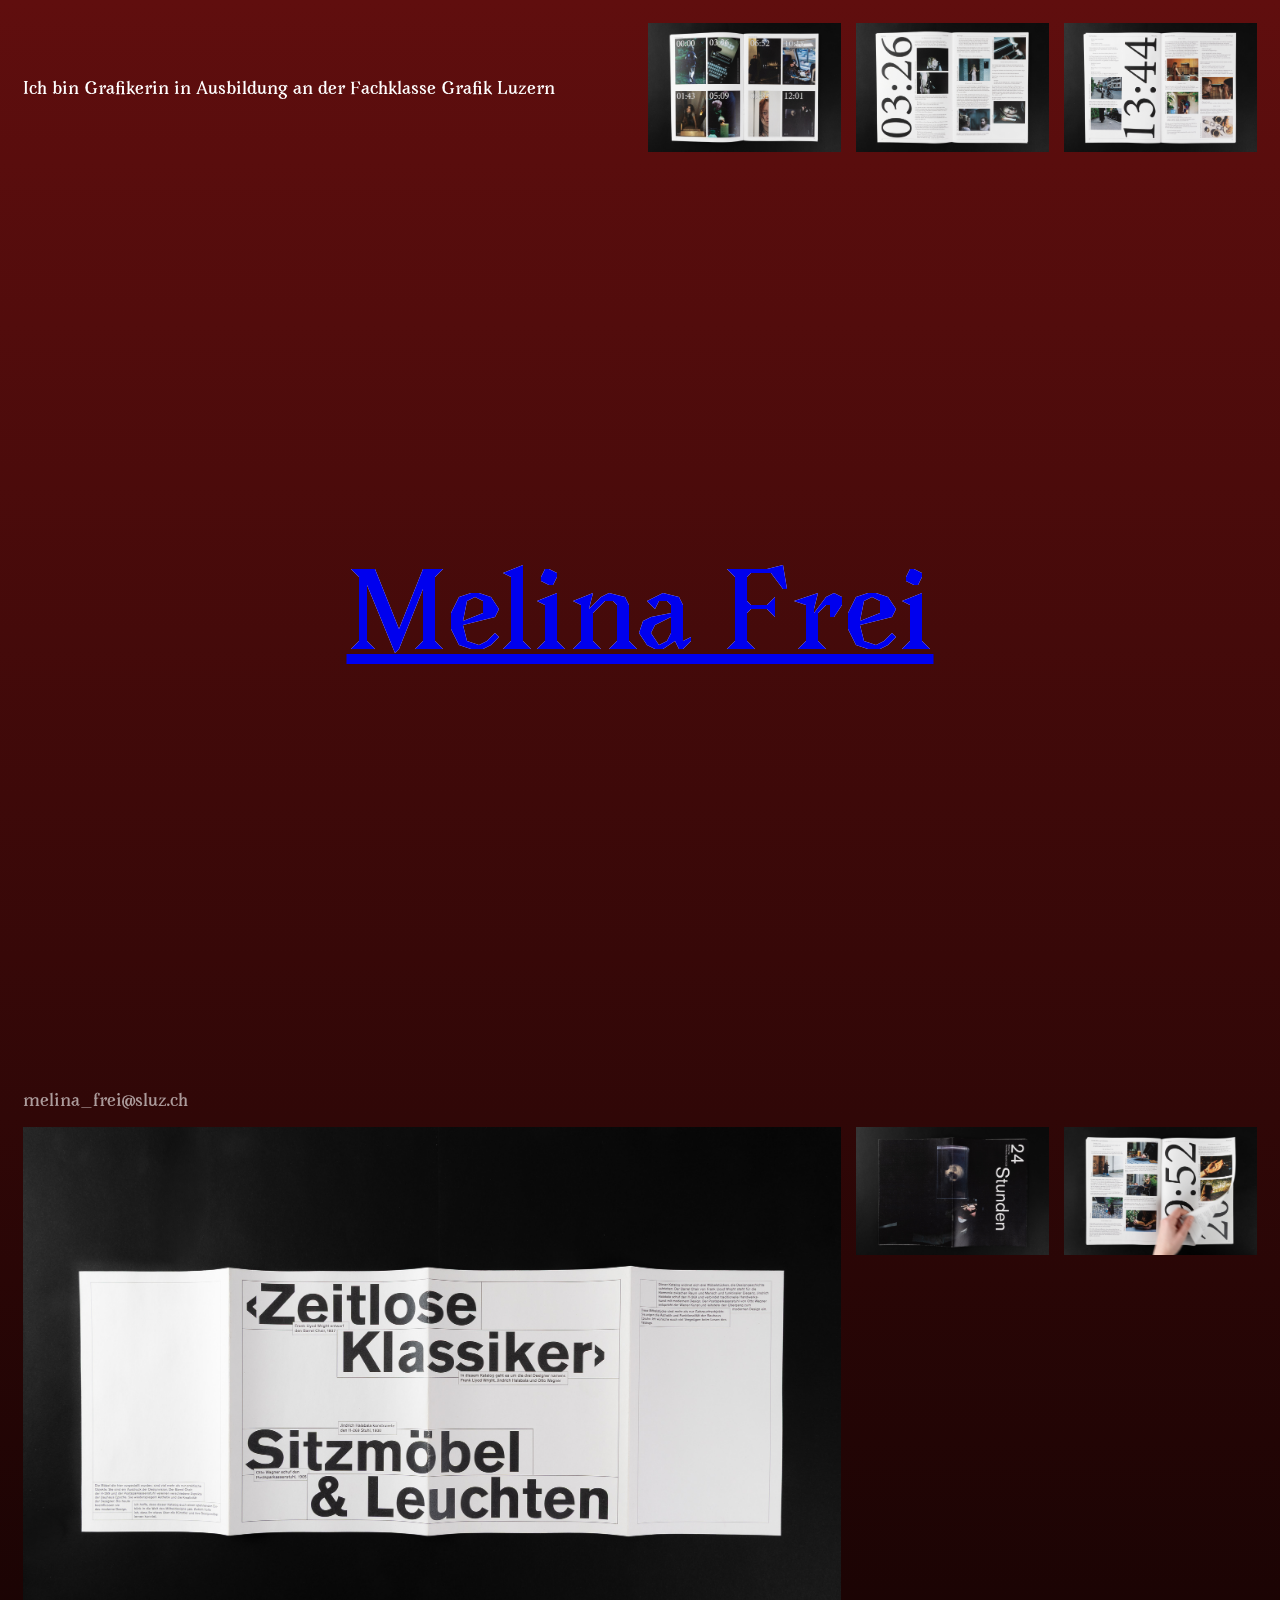
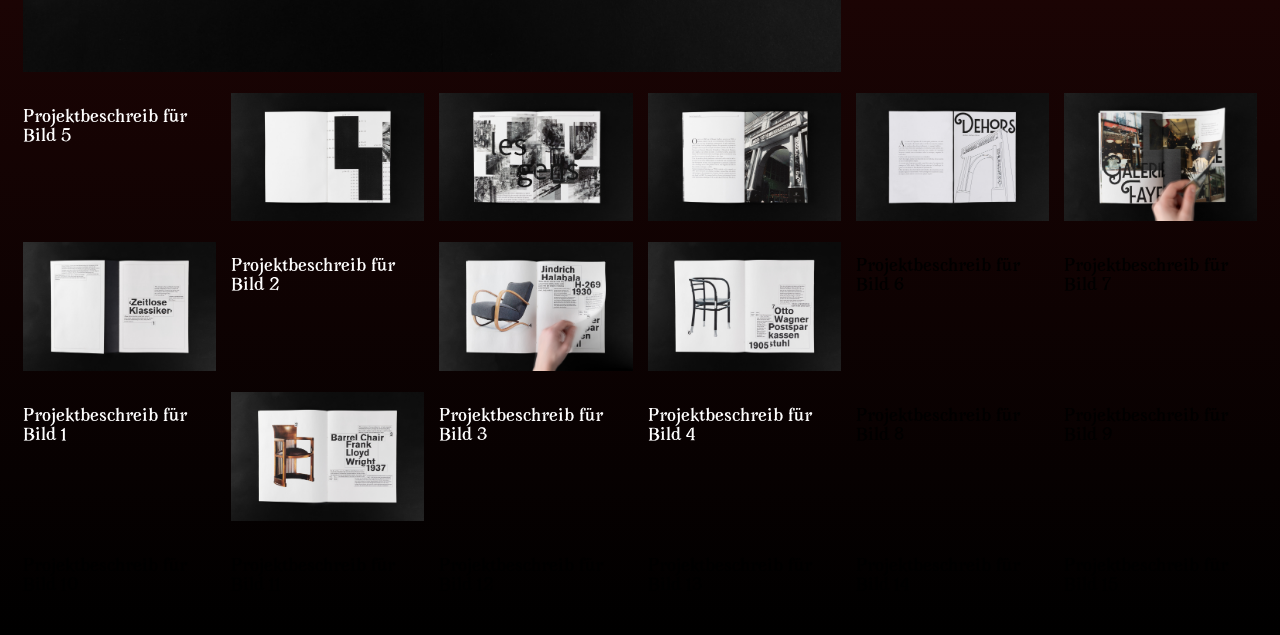
==== index_v6.html @ 3667b298 "Ferienversuch" ====
<!DOCTYPE html>
<html lang="de">

  <head>
    <meta charset="UTF-8" />
    <meta name="viewport" content="width=device-width, initial-scale=1.0" />
    <meta name="author" content="Melina Frei" />
    <meta name="description" content="Ich bin Grafikerin in Ausbildung an der Fachklasse Grafik"/>
    <link rel="stylesheet" href="style_v6.css" />
    <title>Melina Frei</title>
  </head>

  <!-- ----------------------- head ----------------------- -->
  
  <body>
    <div class="grid-container">

      <div class="name">
        <h1>Melina Frei</h1>
        <a class="email" href="mailto:melina_frei@sluz.ch">
          melina_frei@sluz.ch
        </a>
      </div>

      <div class="bio">
      <p>Ich bin Grafikerin in Ausbildung an der Fachklasse Grafik Luzern</p>
      </div>

      <div class="name">
        <h1><a href="mailto:melina_frei@sluz.ch">Melina Frei</a></h1>
      </div>

      <div class="image-1">
        <img src="data/Frei_Melina_Layout1-1.jpg"/>
      </div>

      <div class="image-2">
        <img src="data/Frei_Melina_Layout1-2.jpg" />
      </div>

      <div class="image-3">
        <img src="data/Frei_Melina_Layout1-5.jpg" />
      </div>

      <div class="image-4">
        <img src="data/Frei_Melina_Layout1-3.jpg" />
      </div>

      <div class="image-5">
        <img src="data/Frei_Melina_Layout1-4.jpg" />
      </div>

      <div class="image-6">
        <img src="data/Frei_Melina_Layout2-1.jpg" />
      </div>

      <div class="image-7">
        <img src="data/Frei_Melina_Layout2-2.jpg" />
      </div>

      <div class="image-8">
        <img src="data/Frei_Melina_Layout2-3.jpg" />
      </div>

      <div class="image-9">
        <img src="data/Frei_Melina_Layout2-4.jpg" />
      </div>

      <div class="image-10">
        <img src="data/Frei_Melina_Layout2-5.jpg" />
      </div>

      <div class="image-11">
        <img src="data/Frei_Melina_Layout4Paris-1.jpg" />
      </div>

      <div class="image-12">
        <img src="data/Frei_Melina_Layout4Paris-2.jpg" />
      </div>

      <div class="image-13">
        <img src="data/Frei_Melina_Layout4Paris-3.jpg" />
      </div>

      <div class="image-14">
        <img src="data/Frei_Melina_Layout4Paris-4.jpg" />
      </div>

      <div class="image-15">
        <img src="data/Frei_Melina_Layout4Paris-5.jpg" />
      </div>

<!--  ----------------------- bild -----------------------  -->

      <div class="text-1">
        <p>Projektbeschreib für Bild 1</p>
      </div>

      <div class="text-2">
        <p>Projektbeschreib für Bild 2</p>
      </div>

      <div class="text-3">
        <p>Projektbeschreib für Bild 3</p>
      </div>

      <div class="text-4">
        <p>Projektbeschreib für Bild 4</p>
      </div>

      <div class="text-5">
        <p>Projektbeschreib für Bild 5</p>
      </div>

      <div class="text-6">
        <p>Projektbeschreib für Bild 6</p>
      </div>

      <div class="text-7">
        <p>Projektbeschreib für Bild 7</p>
      </div>

      <div class="text-8">
        <p>Projektbeschreib für Bild 8</p>
      </div>

      <div class="text-9">
        <p>Projektbeschreib für Bild 9</p>
      </div>

      <div class="text-10">
        <p>Projektbeschreib für Bild 10</p>
      </div>

      <div class="text-11">
        <p>Projektbeschreib für Bild 11</p>
      </div>

      <div class="text-12">
        <p>Projektbeschreib für Bild 12</p>
      </div>

      <div class="text-13">
        <p>Projektbeschreib für Bild 13</p>
      </div>

      <div class="text-14">
        <p>Projektbeschreib für Bild 14</p>
      </div>

      <div class="text-15">
        <p>Projektbeschreib für Bild 15</p>
      </div>

 <!--  ----------------------- text -----------------------  -->

      <!-- ACHTUNG HIER ENDET UNSER GRID CONTAIENR -->
    </div>
  
  
  
  
  
  
  
  
  
  
  
    <!-- ACHTUNG ALLER INHALT MUSS VOR DIESER LINIE REIN -->
  </body>
  
</html>
---- style_v6.css ----
@font-face {
    font-family: "Avara-Bold";
    src: url("fonts/Avara-Bold.woff2") format("woff2");
}

body{
    background: #600E0E;
    background: linear-gradient(180deg, rgba(96, 14, 14, 1) 0%, rgba(0, 0, 0, 1) 100%);
    font-family: "Avara-Bold", serif;
}

img {
    max-width: 100%;
    height: auto; 
}

h1{
    margin: 0; 
    height: 100vh;
    text-align: center;
    display: flex;
    justify-content: center;   /* horizontal zentrieren */
    align-items: center;       /* vertikal zentrieren */
}

.email {
  display: block;
  margin-top: 20px;
  font-size: 1rem;
  text-decoration: none;
  color: white;
  opacity: 0.6;
  transition: 0.3s ease;
}

.email:hover {
  opacity: 1;
}

/* ---------------------------- overall ----------------------------  */

.grid-container {
    display: grid;
    padding: 15px;
    gap: 15px;
    grid-template-columns: 1fr 1fr 1fr 1fr 1fr 1fr; 
    grid-template-areas:
    "bio bio bio email email email"
    "name name name name name name"
    "image-5 image-5 image-5 image-5 . ."
    "text-5 . . . . ."
    "image-1 text-2 image-3 image-4 . ."
    "text-1 image-2 text-3 text-4 . .";
}

/* ---------------------------- raster ----------------------------  */

.name {
    grid-area: name;
    top: 0;
    z-index: 15;
    color: white;
}

.name h1 {
    text-align: center;
    font-size: 100px;
}

.bio {
    grid-area: bio;
    align-self: center; 
    color: white;
}

/* ---------------------------- text ----------------------------  */

.image-1 {
    grid-area: image-1;
}

.image-2 {
    grid-area: image-2;
}

.image-3 {
    grid-area: image-3;
}

.image-4 {
    grid-area: image-4;
}

.image-5 {
    grid-area: image-5;
}

/* ---------------------------- bilder ----------------------------  */

.text-1 {
    grid-area: text-1;
    color: white;
}

.text-2 {
    grid-area: text-2;
    color: white;
}

.text-3 {
    grid-area: text-3;
    color:white;
}

.text-4 {
    grid-area: text-4;
    color: white;
}

.text-5 {
    grid-area: text-5;
    color: white;
}

/* ---------------------------- textbeschriebe ----------------------------  */
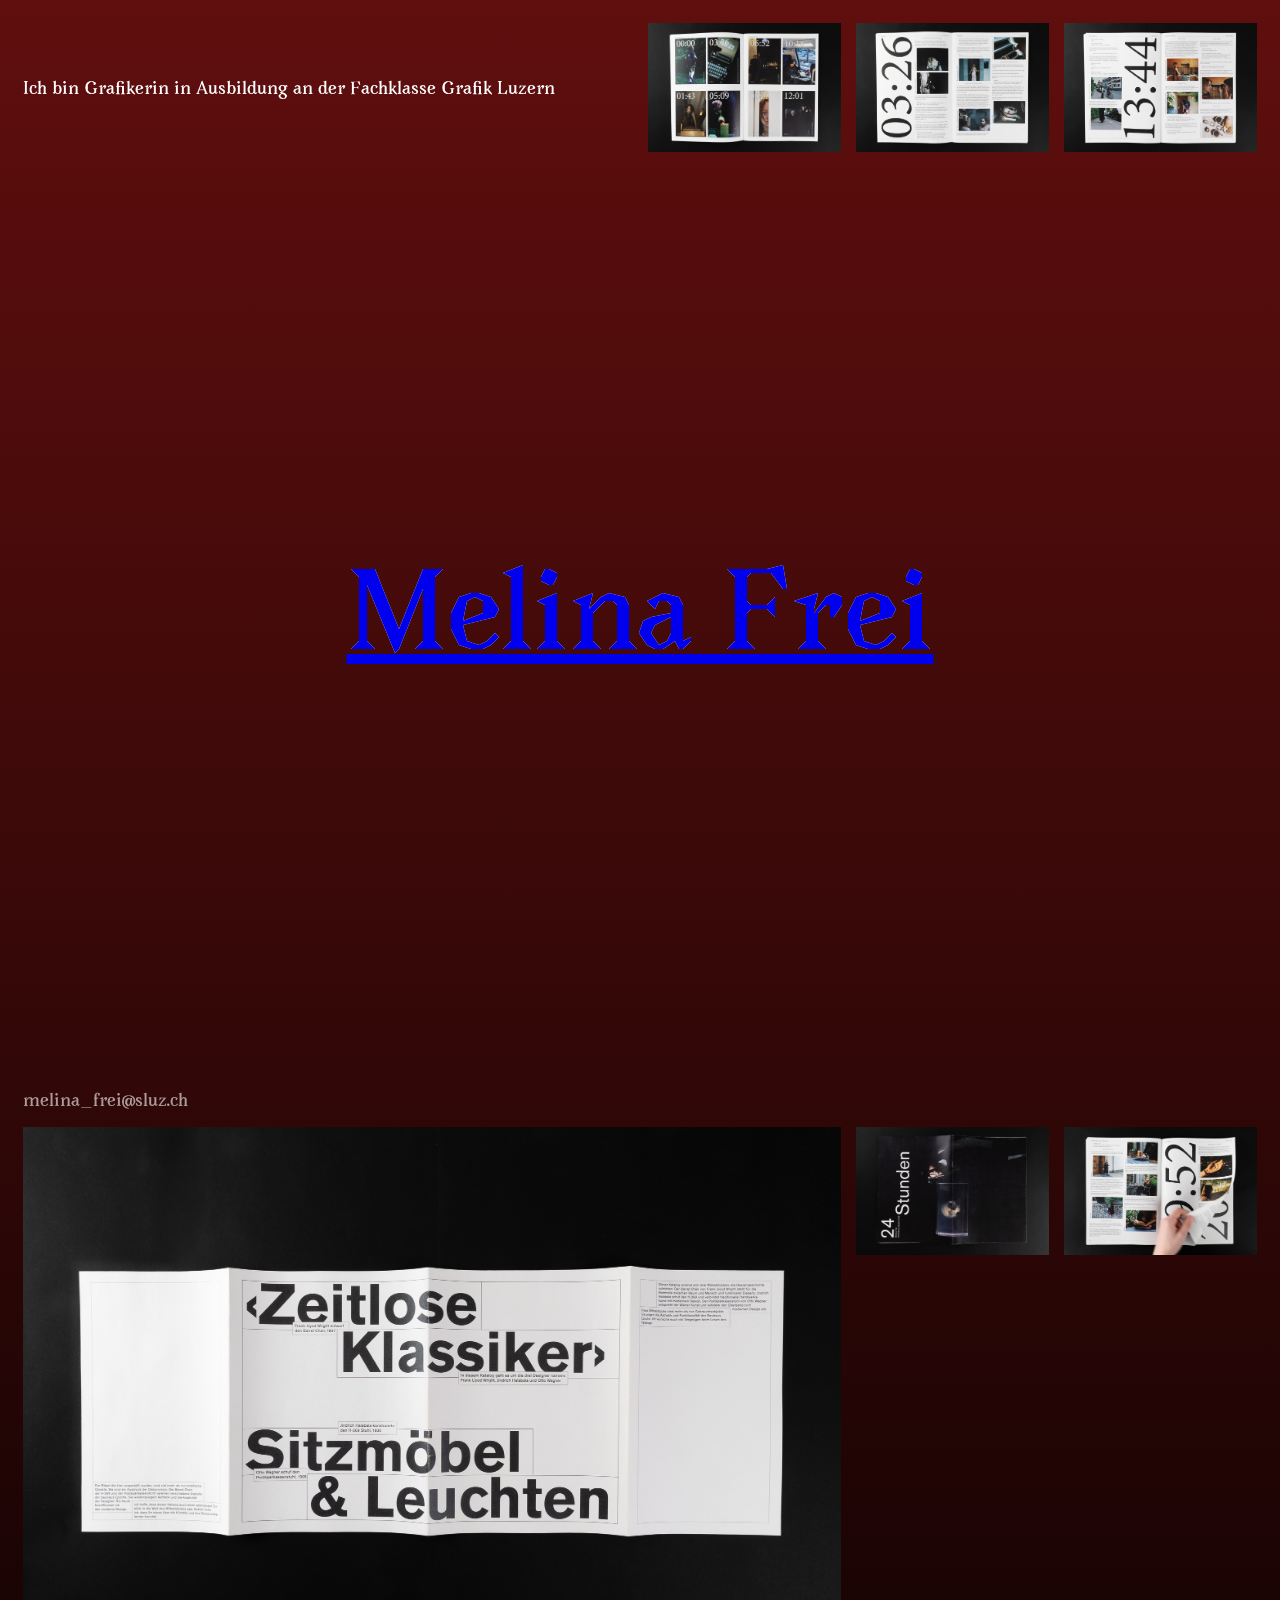
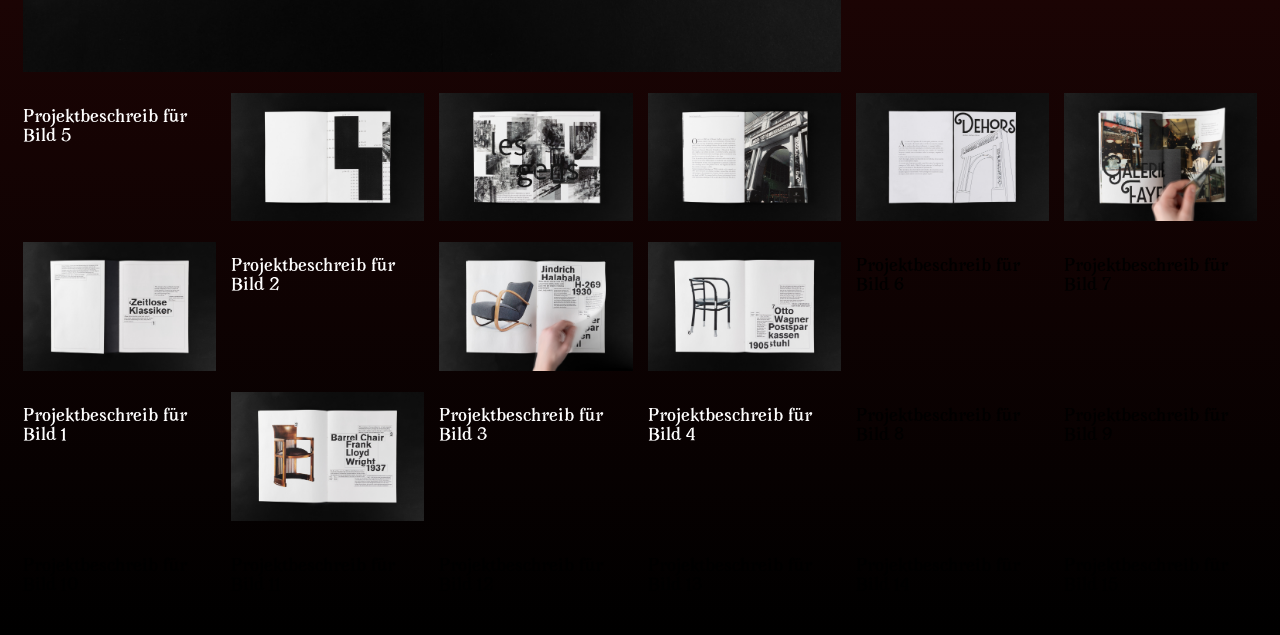
==== commit da101f26: "Struktur Website und beginn hovern" ====
--- a/index_v6.html
+++ b/index_v6.html
@@ -19,6 +19,7 @@
         <h1>Melina Frei</h1>
         <a class="email" href="mailto:melina_frei@sluz.ch">
           melina_frei@sluz.ch
+        </a>
         </a>
       </div>
 
